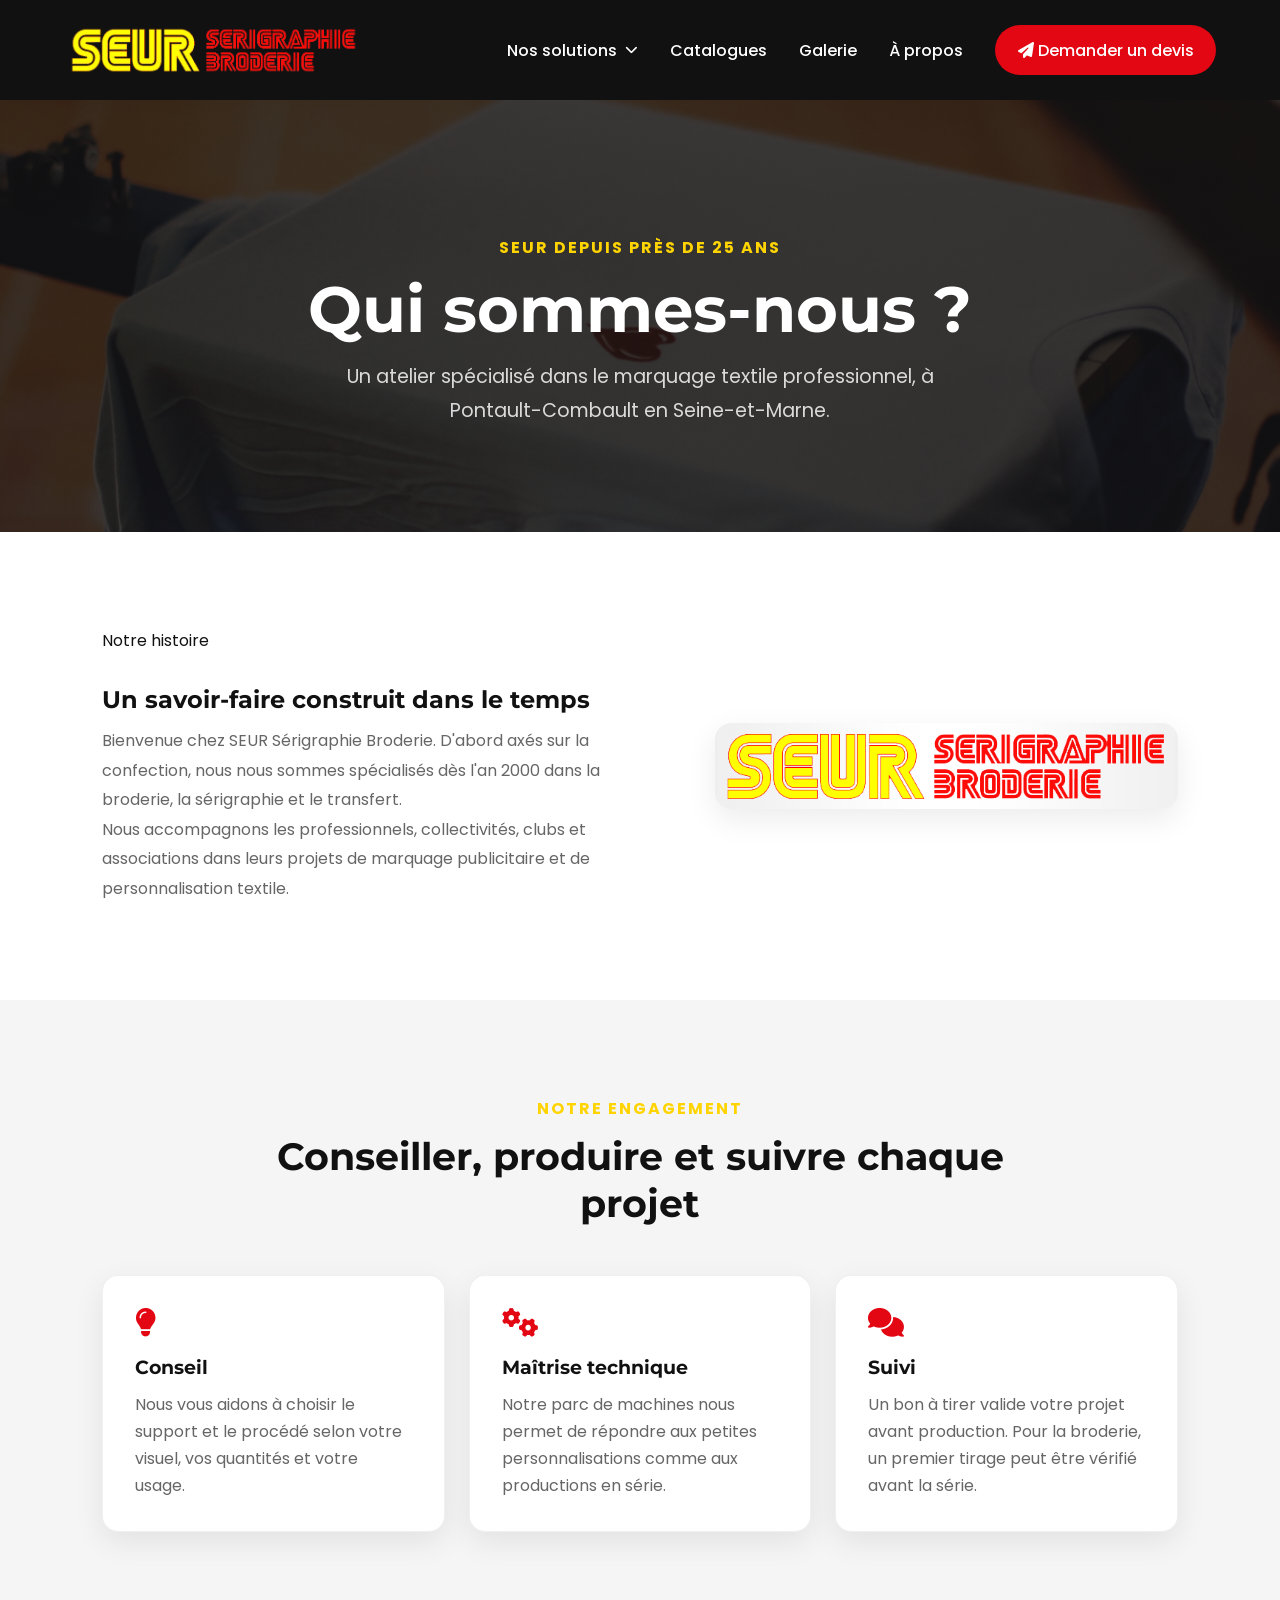
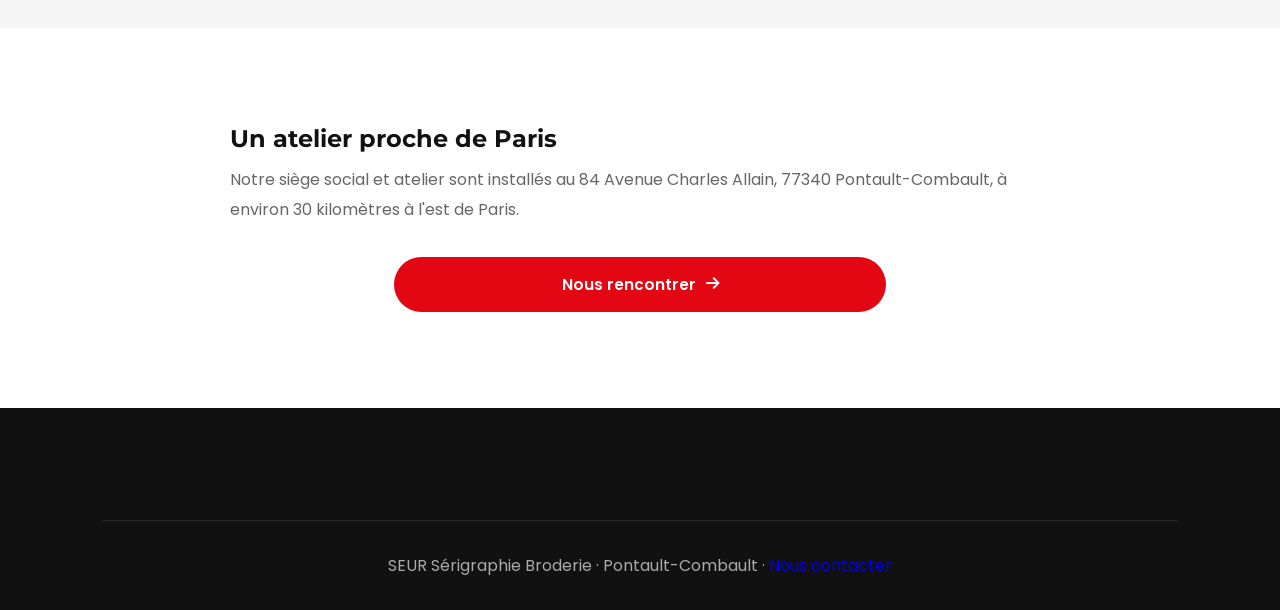
==== pages/a-propos.html @ 09fac853 "Ajout des autres pages" ====
<!doctype html>
<html lang="fr">
  <head>
    <meta charset="UTF-8" />
    <meta name="viewport" content="width=device-width, initial-scale=1.0" />
    <title>À propos | SEUR Sérigraphie Broderie</title>
    <link rel="stylesheet" href="../styles/style.css" />
    <link rel="stylesheet" href="../styles/global.css" />
    <link rel="stylesheet" href="../styles/keyframes.css" />
    <link rel="stylesheet" href="../styles/pages.css" />
    <link rel="preconnect" href="https://fonts.googleapis.com" />
    <link rel="preconnect" href="https://fonts.gstatic.com" crossorigin />
    <link
      href="https://fonts.googleapis.com/css2?family=Montserrat:wght@400;600;700;800&family=Poppins:wght@300;400;500;600&display=swap"
      rel="stylesheet"
    />
    <link
      rel="stylesheet"
      href="https://cdnjs.cloudflare.com/ajax/libs/font-awesome/6.7.2/css/all.min.css"
    />
  </head>
  <body>
    <header class="header">
      <div class="container-header">
        <a href="../index.html" class="logo-container"
          ><img
            src="../public/img/logo-seur-serigraphie-broderie-removebg.png"
            alt="SEUR Sérigraphie Broderie"
            class="logo"
        /></a>
        <div class="mobile-toggle"><span></span><span></span><span></span></div>
        <nav class="navbar">
          <div class="nav-item">
            <button class="dropdown-trigger">
              Nos solutions
              <span class="arrow"
                ><i class="fa-solid fa-chevron-down"></i
              ></span>
            </button>
            <div class="dropdown">
              <ul>
                <li><a href="broderie.html">Broderie textile</a></li>
                <li><a href="serigraphie.html">Sérigraphie textile</a></li>
                <li><a href="transfert.html">Transfert &amp; flocage</a></li>
              </ul>
            </div>
          </div>
          <a href="catalogues.html">Catalogues</a
          ><a href="galerie.html">Galerie</a><a href="a-propos.html">À propos</a
          >
          <!-- <a href="contact.html">Contact</a> -->
          <a href="contact.html" class="btn-header"
            ><i class="fa-solid fa-paper-plane"></i> Demander un devis</a
          >
        </nav>
      </div>
    </header>
    <main class="page-main">
      <section class="page-hero">
        <div class="page-hero-content">
          <span>SEUR depuis près de 25 ans</span>
          <h1>Qui sommes-nous ?</h1>
          <p>
            Un atelier spécialisé dans le marquage textile professionnel, à
            Pontault-Combault en Seine-et-Marne.
          </p>
        </div>
      </section>
      <section class="page-section">
        <div class="page-container page-media-grid">
          <div class="page-copy">
            <span>Notre histoire</span>
            <h2>Un savoir-faire construit dans le temps</h2>
            <p>
              Bienvenue chez SEUR Sérigraphie Broderie. D'abord axés sur la
              confection, nous nous sommes spécialisés dès l'an 2000 dans la
              broderie, la sérigraphie et le transfert.
            </p>
            <p>
              Nous accompagnons les professionnels, collectivités, clubs et
              associations dans leurs projets de marquage publicitaire et de
              personnalisation textile.
            </p>
          </div>
          <img
            src="../public/img/logo-seur-serigraphie-broderie.png"
            alt="Logo SEUR Sérigraphie Broderie"
          />
        </div>
      </section>
      <section class="page-section alt">
        <div class="page-container">
          <div class="page-intro">
            <span>Notre engagement</span>
            <h2>Conseiller, produire et suivre chaque projet</h2>
          </div>
          <div class="page-grid">
            <article class="page-card">
              <i class="fa-solid fa-lightbulb"></i>
              <h3>Conseil</h3>
              <p>
                Nous vous aidons à choisir le support et le procédé selon votre
                visuel, vos quantités et votre usage.
              </p>
            </article>
            <article class="page-card">
              <i class="fa-solid fa-gears"></i>
              <h3>Maîtrise technique</h3>
              <p>
                Notre parc de machines nous permet de répondre aux petites
                personnalisations comme aux productions en série.
              </p>
            </article>
            <article class="page-card">
              <i class="fa-solid fa-comments"></i>
              <h3>Suivi</h3>
              <p>
                Un bon à tirer valide votre projet avant production. Pour la
                broderie, un premier tirage peut être vérifié avant la série.
              </p>
            </article>
          </div>
        </div>
      </section>
      <section class="page-section">
        <div class="page-container page-copy">
          <h2>Un atelier proche de Paris</h2>
          <p>
            Notre siège social et atelier sont installés au 84 Avenue Charles
            Allain, 77340 Pontault-Combault, à environ 30 kilomètres à l'est de
            Paris.
          </p>
          <div class="page-actions">
            <a href="contact.html" class="btn-primary"
              >Nous rencontrer <i class="fa-solid fa-arrow-right"></i
            ></a>
          </div>
        </div>
      </section>
    </main>
    <footer>
      <div class="footer-bottom">
        SEUR Sérigraphie Broderie · Pontault-Combault ·
        <a href="contact.html">Nous contacter</a>
      </div>
    </footer>
    <script src="../js/main.js"></script>
  </body>
</html>
---- styles/style.css ----
/* =======================================
   RESET
======================================= */

body {
    font-family: 'Poppins', sans-serif;
    background: var(--white);
    color: var(--black);
    overflow-x: hidden;
}

img {
    max-width: 100%;
    display: block;
}

section {
    padding: 6rem 8%;
}

a {
    text-decoration: none;
}

/* =======================================
   TITRES
======================================= */

.section-title {
    text-align: center;
    margin-bottom: 4rem;
}

.section-title span {
    color: var(--red);
    font-weight: 600;
    text-transform: uppercase;
    letter-spacing: 2px;
}

.section-title h2 {
    margin-top: 1rem;
    font-family: 'Montserrat', sans-serif;
    font-size: clamp(2rem, 4vw, 3rem);
    font-weight: 800;
}



/* =======================================
   MENU BURGER
======================================= */
.mobile-toggle {

    display: none;
    flex-direction: column;
    justify-content:center;
    gap: 5px;

    width:35px;
    height:30px;

    cursor: pointer;
    z-index: 2000;
}

.mobile-toggle span {
    width:100%;
    height:3px;

    border-radius:999px;

    background:white;

}

.mobile-toggle.active span:nth-child(1) {

    transform:
        translateY(8px)
        rotate(45deg);
}

.mobile-toggle.active span:nth-child(2) {

    opacity: 0;
}

.mobile-toggle.active span:nth-child(3) {

    transform:
        translateY(-8px)
        rotate(-45deg);
}

@media (min-width:769px){

    .dropdown{

        position:absolute;

        top:120%;
        left:0;

        opacity:0;
        visibility:hidden;

        transform:translateY(15px);
    }

    .nav-item.open .dropdown{

        opacity:1;
        visibility:visible;

        transform:translateY(0);
    }

}


@media (max-width: 768px) {

    .mobile-toggle {
        display: flex;
        
    }

    .navbar {

        position: fixed;

        top: 90px;
        right: -100%;

        width: 100%;
        height: calc(100vh - 90px);

        background: #111;

        flex-direction: column;

        align-items: flex-start;

        padding: 2rem;

        gap: 1.5rem;

        transition: right .4s ease;
    }

    .navbar.active {

        right: 0;
    }

    .nav-item,
    .navbar > a {

        width: 100%;
    }

    .dropdown {

        position: static;

        max-height: 0;

        opacity: 1;
        visibility: visible;

        transform: none;

        overflow: hidden;

        box-shadow: none;

        background: rgba(255,255,255,.05);

        transition: max-height .4s ease;
    }

    .dropdown{

        max-height:0;

        overflow:hidden;

        transition:
            max-height .4s ease,
            padding .4s ease;
    }

    .nav-item.open .dropdown{

        max-height:400px;
    }

    .dropdown li a {

        color: white;
        padding-left: 2rem;
    }
}


/* =======================================
   HEADER
======================================= */

.header {
    position: fixed;
    top: 0;
    left: 50%;
    transform: translateX(-50%);
    
    width: 100%;
    height: 100px;

    padding: 0 5%;
    margin: 0 auto;
    /* border-radius: 2rem; */

    display: flex;
    justify-content: center;
    align-items: center;

    background: rgba(17,17,17,1);
    backdrop-filter: blur(12px);

    z-index: 1000;
}

.container-header {
    display: flex;
    width: 100%;
    justify-content: space-between;
}

.logo {
    width: 300px;
}

.navbar {
    display: flex;
    justify-content: center;
    align-items: center;
    gap: 2rem;
    z-index:1500;
}

.navbar > a,
.nav-item > a {
    color: white;
    font-weight: 500;
    transition: var(--transition);
}

.navbar > a:hover,
.nav-item > a:hover {
    color: var(--yellow);
}

.btn-header {
    background: var(--red);
    color: white !important;

    padding: .8rem 1.4rem;
    border-radius: 50px;

    transition: var(--transition);
}

.btn-header:hover {
    transform: translateY(-3px);
}

/* =======================================
   DROPDOWN
======================================= */

.nav-item {
    position: relative;
}

.dropdown {

    position: absolute;

    top: 120%;
    left: 0;

    min-width: 260px;

    background: white;

    border-radius: 12px;

    box-shadow:
        0 15px 40px rgba(0,0,0,.12);

    overflow: hidden;

    opacity: 0;
    visibility: hidden;

    transform: translateY(15px);

    transition:
        opacity .3s ease,
        transform .3s ease,
        visibility .3s ease;

    z-index: 1000;
}

.nav-item.open .dropdown {

    opacity: 1;
    visibility: visible;

    transform: translateY(0);
}

.dropdown ul {
    list-style: none;
}

.dropdown li a {

    display: block;

    padding: 1rem 1.25rem;

    color: #111;

    transition: .25s;
}

.dropdown li a:hover {

    background: #f5f5f5;
    color: var(--red);
}


    
    /* ==========================
    BOUTONS DROPDOWN
    ========================== */

.dropdown-trigger {

    background: transparent;
    position: relative;

    border: none;

    color: white;

    font-family: inherit;
    font-size: 1rem;
    font-weight: 500;

    cursor: pointer;

    display: flex;
    align-items: center;
    gap: .5rem;

    transition: .3s ease;
}

.dropdown-trigger:hover {

    color: var(--yellow);
}

.dropdown-trigger:focus {

    outline: none;
}

.dropdown-trigger::after {

    content: "";

    position: absolute;

    left: 0;
    bottom: -6px;

    width: 0;
    height: 2px;

    background: var(--yellow);

    transition: width .3s ease;
}

/* Flèche */

.arrow {

    font-size: .8rem;

    transition: transform .3s ease;
}

.nav-item.open .arrow {

    transform: rotate(180deg);
}

/* ==========================
   LIENS NAVBAR
========================== */

.navbar > a,
.dropdown-trigger {

    position: relative;

    color: white;

    font-weight: 500;

    transition: .3s ease;
}

/* Trait animé */

.navbar > a::after,
.dropdown-trigger::after {

    content: "";

    position: absolute;

    left: 0;
    bottom: -8px;

    width: 0;
    height: 2px;

    background: var(--yellow);

    transition: width .3s ease;
}

/* Hover */

.navbar > a:hover,
.dropdown-trigger:hover {

    color: var(--yellow);
}

/* Ouverture dropdown */

.nav-item.open .dropdown-trigger {

    color: var(--yellow);
}

/* Animation du trait */

.navbar > a:hover::after,
.dropdown-trigger:hover::after,
.nav-item.open .dropdown-trigger::after {

    width: 100%;
}

/* =======================================
   HERO
======================================= */

.hero {
    position: relative;

    min-height: 110vh;

    display: flex;
    align-items: center;

    overflow: hidden;

    color: white;

    padding-top: 120px;
}

.hero-video {

    position: absolute;

    top: 0;
    left: 0;

    width: 100%;
    height: 100%;

    object-fit: cover;

    z-index: 0;

    animation: heroZoom 20s linear infinite alternate;
}

.hero-overlay {

    position: absolute;

    inset: 0;

    background:
        linear-gradient(
            rgba(0,0,0,.75),
            rgba(0,0,0,.75)
        );

    /* z-index: 1; */
}

.hero-content {
    position: relative;
    max-width: 750px;
    z-index: 2;
    animation: heroContentReveal .9s ease-out both;
}

.hero-subtitle {
    color: var(--yellow);
    font-size: clamp(.8rem, 1.2vw, 1rem);
    font-weight: 600;
    letter-spacing: 2px;
}

.hero h1 {
    font-family: 'Montserrat', sans-serif;
    font-size: clamp(2.35rem, 5.5vw, 5.25rem);
    font-weight: 800;

    line-height: 1.1;

    margin: 1rem 0;
}

.hero h1 span {
    display: block;
    color: var(--red);
    font-size: 60%;
}

.hero p {
    font-size: clamp(1rem, 1.5vw, 1.2rem);
    line-height: 1.8;

    max-width: 650px;
}

.hero-buttons {
    display: flex;
    gap: 1rem;
    margin-top: 2rem;
}

.btn-primary,
.btn-secondary {

    display: inline-flex;
    align-items: center;
    justify-content: center;
    gap: 10px; 

    padding: 1rem 3rem;
    width: 60%;

    font-size: clamp(.9rem, 1.2vw, 1rem);

    border-radius: 50px;

    font-weight: 600;

    transition: var(--transition);
}

.btn-primary {
    background: var(--red);
    color: white;
}

.btn-secondary {
    border: 2px solid white;
    color: white;
}

.btn-primary:hover,
.btn-secondary:hover {
    transform: translateY(-4px);
}

/* =======================================
   STATS
======================================= */

.stats {
    background: var(--gray);

    display: flex;
    justify-content: center;
    gap: 5rem;

    text-align: center;
}

.stat h3 {
    font-size: clamp(2rem, 4vw, 3rem);
    color: var(--red);
    font-family: 'Montserrat', sans-serif;
}

.stat p {
    color: var(--gray-dark);
}




/* =======================================
   ABOUT
======================================= */

.about-grid{

    display:grid;
    grid-template-columns: 1fr 1fr;
    /* justify-content: space-between; */
    align-items:center;
    margin: auto;
    gap: 6rem;
    width: 100%;
    padding: 5rem 12rem;
}

/* ==========================
   VISUEL
========================== */

.about-visual{

    position:relative;

    display:flex;
    justify-content:center;
    align-items:center;
}

.about-logo-card{

    width:100%;

    max-width:550px;

    background:white;

    border-radius:32px;

    padding:4rem;

    display:flex;
    justify-content:center;
    align-items:center;

    border:1px solid rgba(0,0,0,.06);

    box-shadow:
        0 20px 60px rgba(0,0,0,.08);

    padding-bottom:6rem;
}

.about-logo-card img{

    width:100%;
    max-width:400px;

    object-fit:contain;
}

.about-experience{

    position:absolute;

    left:60%;
    bottom:-40px;

    transform:translateX(60%);

    width:160px;
    height:160px;

    border-radius:24px;

    background:var(--red);

    color:white;

    display:flex;
    flex-direction:column;
    justify-content:center;
    align-items:center;

    text-align:center;

    box-shadow:
        0 20px 40px rgba(179,0,0,.25);
}

.about-experience strong{

    font-size:clamp(2rem, 4vw, 3rem);

    line-height:1;

    font-family:'Montserrat',sans-serif;
    font-weight:800;
}

.about-experience span{

    margin-top:.5rem;

    font-size:.95rem;

    max-width:100px;

    line-height:1.3;
}

/* ==========================
   CONTENU
========================== */

.about-content{

    display:flex;
    flex-direction:column;
}

.about-label{

    width:fit-content;

    padding:.75rem 1.4rem;

    border-radius:999px;

    background:rgba(179,0,0,.08);

    color:var(--red);

    font-size:.75rem;

    font-weight:700;

    letter-spacing:2px;

    margin-bottom:1.5rem;
}

.about-content h3{

    font-family:'Montserrat',sans-serif;

    font-size:clamp(1.2rem, 2vw, 3.2rem);

    font-weight:800;

    line-height:1.15;

    color:#111;

    margin-bottom:1.5rem;
}

.about-content > p{

    font-size:clamp(.95rem, 1.3vw, 1.05rem);

    line-height:1.9;

    color:#666;

    margin-bottom:2.5rem;

    max-width:700px;
}

/* ==========================
   FEATURES
========================== */

.about-features{

    display:grid;

    grid-template-columns:repeat(2,1fr);

    gap:1rem;
}

.feature-card{

    display:flex;

    align-items:flex-start;

    gap:1rem;

    padding:1.4rem;

    background:white;

    border-radius:18px;

    border:1px solid rgba(0,0,0,.06);

    transition:.3s ease;
}

.feature-card:hover{

    transform:translateY(-6px);

    box-shadow:
        0 15px 35px rgba(0,0,0,.08);
}

.feature-card i{

    width:52px;
    height:52px;

    flex-shrink:0;

    display:flex;
    align-items:center;
    justify-content:center;

    border-radius:14px;

    background:rgba(179,0,0,.08);

    color:var(--red);

    font-size:1.2rem;
    animation: floatIcon 3s ease-in-out infinite;
}

.feature-card h4{

    margin-bottom:.4rem;

    color:#111;

    font-size:clamp(1.05rem, 1.8vw, 1.4rem);

    font-weight:700;
}

.feature-card p{

    margin:0;

    color:#666;

    font-size:.95rem;

    line-height:1.6;
}

/* ==========================
   RESPONSIVE
========================== */

@media (max-width:1100px){

    .about-grid{

        grid-template-columns:1fr;

        gap:5rem;
    }

    .about-content{

        text-align:center;
    }

    .about-label{

        margin-inline:auto;
    }

    .about-content > p{

        margin-left:auto;
        margin-right:auto;
    }

    .about-features{

        max-width:800px;

        margin:auto;
    }
}

@media (max-width:768px){

    .about-logo-card{

        padding:2.5rem;
        padding-bottom:5rem;
    }

    .about-logo-card img{

        max-width:260px;
    }

    .about-experience{

        width:120px;
        height:120px;

        bottom:-25px;
    }

    .about-experience strong{

        font-size:clamp(1.8rem, 7vw, 2.2rem);
    }

    .about-experience span{

        font-size:.8rem;
    }

    .about-features{
        max-width: 1400px;
        grid-template-columns:1fr;
    }
}







/* =======================================
   SERVICES
======================================= */

.services {
    background: var(--gray);
}

.services-grid {

    display: grid;
    grid-template-columns: repeat(3,1fr);
    gap: 2rem;
}

.service-card {

    background: white;

    border-radius: var(--radius);

    overflow: hidden;

    box-shadow: var(--shadow);

    transition: var(--transition);
}

.service-card:hover {
    transform: translateY(-10px);
}

.service-image {
    height: 250px;

    background:
        linear-gradient(
            135deg,
            var(--yellow),
            var(--red)
        );
}

.service-card h3 {
    padding: 1.5rem 1.5rem .5rem;
}

.service-card p {
    padding: 0 1.5rem 1.5rem;
    line-height: 1.7;
}

/* =======================================
   PORTFOLIO
======================================= */

.gallery {

    display: grid;
    grid-template-columns: repeat(3,1fr);
    gap: 1rem;
}

.gallery-item {

    height: 320px;

    background:
        linear-gradient(
            135deg,
            #ddd,
            #bbb
        );

    border-radius: var(--radius);

    transition: var(--transition);
}

.gallery-item:hover {
    transform: scale(1.03);
}

/* =======================================
   CATALOGUES
======================================= */

.catalogues {
    background: var(--gray);
}

.catalogue-grid {

    display: grid;
    grid-template-columns: repeat(3,1fr);
    gap: 2rem;
}

.catalogue-card {

    background: white;

    padding: 2rem;

    border-radius: var(--radius);

    text-align: center;

    box-shadow: var(--shadow);

    transition: var(--transition);
}

.catalogue-card:hover {
    transform: translateY(-8px);
}

.catalogue-card h3 {
    margin-bottom: 1rem;
}

.catalogue-card p {
    margin-bottom: 1.5rem;
}

.catalogue-card a {
    color: var(--red);
    font-weight: 600;
}

/* =======================================
   PROCESS
======================================= */

.timeline {

    display: flex;
    justify-content: center;
    flex-wrap: wrap;

    gap: 2rem;
}

.step {

    background: white;

    padding: 1.5rem 2rem;

    border-radius: 50px;

    box-shadow: var(--shadow);

    font-weight: 600;
}

/* =======================================
   CONTACT
======================================= */

.contact {
    background: var(--gray);
}

.contact-container {

    display: grid;
    grid-template-columns: 1fr 1.3fr;
    gap: 3rem;
}

.contact-info {

    background: white;

    padding: 2rem;

    border-radius: var(--radius);

    box-shadow: var(--shadow);
}

.contact-info h3 {
    margin-bottom: 1.5rem;
}

.contact-info p {
    margin-bottom: 1rem;
}

.contact-form {

    background: white;

    padding: 2rem;

    border-radius: var(--radius);

    box-shadow: var(--shadow);

    display: flex;
    flex-direction: column;
    gap: 1rem;
}

.contact-form input,
.contact-form textarea {

    padding: 1rem;
    width: 100%;

    border: 1px solid #ddd;

    border-radius: 10px;

    font-family: inherit;
}

.contact-form textarea {
    min-height: 180px;
    resize: vertical;
}

.contact-form button {

    background: var(--red);

    color: white;

    border: none;

    padding: 1rem;

    border-radius: 10px;

    cursor: pointer;

    font-weight: 600;

    transition: var(--transition);
}

.contact-form button:hover {
    transform: translateY(-3px);
}

/* =======================================
   FOOTER
======================================= */

footer {

    background: var(--black);

    color: white;

    padding: 4rem 8% 2rem;
}

.footer-content {

    display: grid;
    grid-template-columns: repeat(3,1fr);

    gap: 3rem;
}

.footer-content h3,
.footer-content h4 {
    margin-bottom: 1rem;
}

.footer-content p {
    margin-bottom: .5rem;
    color: #ccc;
}

.footer-bottom {

    margin-top: 3rem;
    padding-top: 2rem;

    border-top: 1px solid rgba(255,255,255,.1);

    text-align: center;

    color: #aaa;
}

/* =======================================
   RESPONSIVE
======================================= */

@media (max-width: 1100px) {

    .services-grid,
    .catalogue-grid,
    .gallery {
        grid-template-columns: repeat(2,1fr);
    }

    .about-content,
    .contact-container {
        grid-template-columns: 1fr;
    }
}

@media (max-width: 768px) {
     .mobile-toggle{
        display:flex;
    }

    .navbar{

        display:flex;

        position:fixed;

        top:110px;
        left:0;

        width:100%;

        background:#111;

        flex-direction:column;

        align-items:flex-start;

        padding:2rem;

        gap:1.5rem;

        transform:translateX(100%);

        transition:.4s ease;

        height:calc(100vh - 110px);

        overflow-y:auto;
    }

    .navbar.active{

        transform:translateX(0);
    }

    .hero-buttons {
        flex-direction: column;
    }

    .stats {
        flex-direction: column;
        gap: 2rem;
    }

    .services-grid,
    .catalogue-grid,
    .gallery,
    .footer-content {
        grid-template-columns: 1fr;
    }

    section {
        padding: 4rem 5%;
    }

}

/* =======================================
   HERO COMPLEMENTS
======================================= */

.hero-badge{
    display:inline-flex;
    align-items:center;
    gap:.75rem;

    padding:.8rem 1.2rem;

    background:rgba(255,255,255,.1);
    backdrop-filter:blur(10px);

    border:1px solid rgba(255,255,255,.15);
    border-radius:999px;

    margin-bottom:1.5rem;

    font-weight:600;
}

.hero-badge i{
    color:var(--yellow);
}

.hero-title-yellow{
    display:block;
    color:var(--yellow) !important; 
}

.hero-title-red{
    display:block;
    color:var(--red);
}

/* En dessous de tous les composants du hero section (en bas des boutons)
.hero-stats { 
    justify-content: right;
    align-items: center;
    position: absolute;
    display:flex;
    gap:2rem;

    margin-top:3rem;
} */


.hero-stats{
    justify-content: right;
    align-items: end;
    position: relative;
    display:flex;
    flex-direction: column;
    gap:2rem;
    width: 100%;

    margin-top:3rem;
}

.hero-stat{
    border-left:2px solid rgba(255,255,255,.2);
    padding-left:1rem;
}

.hero-stat h3{
    font-size:clamp(2.5rem, 6vw, 5rem);
    color:var(--yellow);
    margin-bottom:.25rem;
}

.hero-stat span{
    color:rgba(255,255,255,.8);
    font-size:clamp(.75rem, 1.2vw, .9rem);
}

/* =======================================
   TRUST BAR
======================================= */

.trust-bar{
    display:flex;
    justify-content:center;
    flex-wrap:wrap;
    gap:2rem;

    background:#111;
    color:white;

    padding:1.5rem 3%;
}

.trust-item{
    display:flex;
    align-items:center;
    gap:.75rem;

    font-weight:500;
}

.trust-item i{
    color:var(--yellow);
}

/* =======================================
   STATS SECTION
======================================= */

.stats-section{
    background:#111;
    color:white;
}

.stats-section .section-title p{
    max-width:700px;
    margin:auto;
    color:#bbb;
}

.stats-grid{
    display:grid;
    grid-template-columns:repeat(4,1fr);
    gap:2rem;
}

.stat-card{
    text-align:center;

    background:rgba(255,255,255,.05);

    padding:2rem;

    border-radius:var(--radius);

    border:1px solid rgba(255,255,255,.08);
}

.stat-icon{
    width:70px;
    height:70px;

    margin:auto auto 1rem;

    display:flex;
    align-items:center;
    justify-content:center;

    border-radius:50%;

    background:rgba(255,255,255,.08);
}

.stat-icon i{
    color:var(--yellow);
    font-size:1.6rem;
}

.stat-card h3{
    font-size:clamp(2rem, 3.5vw, 2.5rem);
    color:var(--yellow);
}

/* =======================================
   SERVICES V2
======================================= */

.service-top{
    display:flex;
    justify-content:space-between;
    align-items:center;

    padding:1.5rem 1.5rem 0;
}

.service-icon{
    width:70px;
    height:70px;

    border-radius:50%;

    background:linear-gradient(
        135deg,
        var(--yellow),
        var(--red)
    );

    display:flex;
    justify-content:center;
    align-items:center;

    color:white;
    font-size:1.5rem;
}

.service-number{
    font-size:clamp(1.5rem, 2.5vw, 2rem);
    font-weight:800;
    color:#ddd;
}

.service-card ul{
    list-style:none;
    padding:0 1.5rem;
    margin-bottom:1.5rem;
}

.service-card ul li{
    margin-bottom:.6rem;
}

.service-link{
    display:inline-flex;
    gap:.5rem;

    margin:0 1.5rem 1.5rem;

    color:var(--red);
    font-weight:600;
}

/* =======================================
   PORTFOLIO
======================================= */

.portfolio-grid{
    display:grid;

    grid-template-columns:repeat(3,1fr);
    grid-auto-rows:300px;

    gap:1rem;
}

.portfolio-item{
    position:relative;
    overflow:hidden;

    border-radius:var(--radius);
}

.portfolio-item.large{
    grid-column:span 2;
    grid-row:span 2;
}

.portfolio-item img{
    width:100%;
    height:100%;
    object-fit:cover;

    transition:.5s ease;
}

.portfolio-item:hover img{
    transform:scale(1.08);
}

.portfolio-overlay{
    position:absolute;
    inset:0;

    display:flex;
    flex-direction:column;
    justify-content:flex-end;

    padding:2rem;

    color:white;

    background:linear-gradient(
        transparent,
        rgba(0,0,0,.85)
    );
}

/* =======================================
   CTA
======================================= */

.cta-section{
    /* background:
        linear-gradient(
            135deg,
            var(--red),
            #9b0b0b
        ); */

    /* background:
        linear-gradient(
            135deg,
            var(--black),
            var(--dark)
        ); */

    /* background-color: #111; */
    background:
        linear-gradient(
            rgba(0,0,0,.75),
            rgba(0,0,0,.75)
        ),
        url("../public/img/marquage-textile.jpg");

    background-repeat: no-repeat;
    background-size: cover;
    background-attachment: fixed;

    color:white;
    text-align:center;
}

.cta-content{
    max-width:800px;
    margin:auto;
}

.cta-content span{
    color:var(--yellow);
    font-weight:600;
}

.cta-content h2{
    margin:1rem 0;
    font-size:clamp(2rem,5vw,3.5rem);
}

.cta-content p{
    margin-bottom:2rem;
}

/* =======================================
   CATALOGUES
======================================= */

.catalogue-icon{
    width:80px;
    height:80px;

    margin:auto auto 1rem;

    border-radius:50%;

    background:rgba(194,0,0,.08);

    display:flex;
    align-items:center;
    justify-content:center;
}

.catalogue-icon i{
    color:var(--red);
    font-size:clamp(1.4rem, 2.5vw, 1.8rem);
}

/* =======================================
   PROCESS
======================================= */

.process {
    background-color: #111; 
    color: #fff;
}
.process-grid{
    display:grid;
    grid-template-columns:repeat(5,1fr);
    gap:1.5rem;
    color: black;
}

.process-step{
    position:relative;

    text-align:center;

    padding:2rem;

    background:white;

    border-radius:var(--radius);

    /* box-shadow:var(--shadow); */
        
    box-shadow: 0 10px 30px rgba(255, 255, 255, .2);
}

.step-number{
    display:inline-flex;

    width:60px;
    height:60px;

    border-radius:50%;

    align-items:center;
    justify-content:center;

    background:var(--red);
    color:white;

    font-weight:700;

    margin-bottom:1rem;
}

/* =======================================
   CONTACT
======================================= */

.contact-card{
    display:flex;
    gap:1rem;

    margin-bottom:2rem;
}

.contact-card i{
    font-size:1.4rem;
    color:var(--red);
    margin-top:.3rem;
}

.form-row{
    display:grid;
    grid-template-columns:1fr 1fr;
    gap:1rem;
}

.required {
    color: #e53935;
    font-weight: 700;
}

.required-note {
    margin-top: 10px;
    font-size: 0.9rem;
}

.form-group label {
    display: block;
    margin-bottom: 6px;
    font-weight: 600;
}


/* =======================================
   FOOTER
======================================= */

.footer-grid{
    display:grid;
    grid-template-columns:2fr 1fr 1fr 1fr;
    gap:3rem;
}

.footer-logo{
    display:flex;
    flex-direction:column;
    margin-bottom:1rem;
}

.footer-column{
    display:flex;
    flex-direction:column;
}

.footer-column a{
    color:#ccc;
    margin-bottom:.75rem;
    transition:.3s;
}

.footer-column a:hover{
    color:white;
}

.socials{
    display:flex;
    gap:1rem;
}

.socials a{
    width:45px;
    height:45px;

    border-radius:50%;

    background:rgba(255,255,255,.08);

    display:flex;
    align-items:center;
    justify-content:center;

    color:white;

    transition:.3s;
}

.socials a:hover{
    background:var(--red);
}

/* =======================================
   RESPONSIVE COMPLEMENTS
======================================= */

@media (max-width:1100px){

    .stats-grid{
        grid-template-columns:repeat(2,1fr);
    }

    .process-grid{
        grid-template-columns:repeat(2,1fr);
    }

    .portfolio-grid{
        grid-template-columns:repeat(2,1fr);
    }

    .footer-grid{
        grid-template-columns:repeat(2,1fr);
    }
}

@media (max-width:768px){

    .about-grid {
        padding: 5rem; 
        gap: 1rem;
    }

    .about-grid,
    .stats-grid,
    .process-grid,
    .portfolio-grid,
    .footer-grid,
    .form-row{
        grid-template-columns:1fr;
    }

    .portfolio-item.large{
        grid-column:auto;
        grid-row:auto;
    }

    .hero-stats{
        flex-direction:column;
        gap:1rem;
    }

    .trust-bar{
        justify-content:flex-start;
    }
}

/* =======================================
   ANIMATIONS AU DEFILEMENT
======================================= */

.reveal-on-scroll {
    opacity: 0;
    transform: translateY(36px);
}

.reveal-on-scroll.show {
    animation: sectionReveal .75s ease-out both;
}

.reveal-on-scroll.reveal-from-left.show {
    animation-name: sectionRevealLeft;
}

.reveal-on-scroll.reveal-from-right.show {
    animation-name: sectionRevealRight;
}

.reveal-child {
    opacity: 0;
    transform: translateY(24px);
}

.reveal-child.show {
    animation: sectionReveal .6s ease-out both;
    animation-delay: var(--reveal-delay, 0ms);
}

.service-card,
.catalogue-card,
.stat-card,
.process-step,
.contact-info,
.contact-form,
.portfolio-item {
    transition: transform .4s ease, box-shadow .4s ease;
}

.service-card:hover,
.catalogue-card:hover,
.stat-card:hover,
.process-step:hover,
.contact-info:hover,
.contact-form:hover,
.portfolio-item:hover {
    transform: translateY(-8px);
    box-shadow: 0 18px 40px rgba(0, 0, 0, .13);
}

.catalogue-icon,
.service-icon,
.stat-icon {
    transition: transform .4s ease;
}

.catalogue-card:hover .catalogue-icon,
.service-card:hover .service-icon,
.stat-card:hover .stat-icon {
    transform: rotate(-6deg) scale(1.08);
}

.portfolio-item:hover {
    transform: translateY(-6px);
    box-shadow: 0 18px 35px rgba(0, 0, 0, .2);
}

.socials a {
    transition: transform .3s ease, background .3s ease;
}

.socials a:hover {
    transform: translateY(-5px) rotate(8deg);
}

@media (prefers-reduced-motion: reduce) {

    *,
    *::before,
    *::after {
        animation-duration: .01ms !important;
        animation-iteration-count: 1 !important;
        scroll-behavior: auto !important;
        transition-duration: .01ms !important;
    }
}
---- styles/global.css ----
:root {
    --yellow: #FFD400;
    --red: #E30613;

    --black: #111111;
    --dark: #1A1A1A;

    --white: #FFFFFF;
    --gray: #F5F5F5;
    --gray-dark: #777777;

    --shadow:
        0 10px 30px rgba(0, 0, 0, .08);

    --radius: 16px;

    --transition: .3s ease;
}

* {
    padding: 0;
    margin: 0;
    box-sizing: border-box;
}

html {
    scroll-behavior: smooth;
}
---- styles/keyframes.css ----
@keyframes heroZoom {

    from {
        transform: scale(1);
    }

    to {
        transform: scale(1.2);
    }
}

@keyframes sectionReveal {

    from {
        opacity: 0;
        transform: translateY(36px);
    }

    to {
        opacity: 1;
        transform: translateY(0);
    }
}

@keyframes sectionRevealLeft {

    from {
        opacity: 0;
        transform: translateX(-48px);
    }

    to {
        opacity: 1;
        transform: translateX(0);
    }
}

@keyframes sectionRevealRight {

    from {
        opacity: 0;
        transform: translateX(48px);
    }

    to {
        opacity: 1;
        transform: translateX(0);
    }
}

@keyframes heroContentReveal {

    from {
        opacity: 0;
        transform: translateY(24px);
    }

    to {
        opacity: 1;
        transform: translateY(0);
    }
}

@keyframes floatIcon {

    0%,
    100% {
        transform: translateY(0);
    }

    50% {
        transform: translateY(-7px);
    }
}
---- styles/pages.css ----
/* =======================================
   PAGES INTERNES
======================================= */

.page-main {
    padding-top: 100px;
}

.page-hero {
    min-height: 48vh;
    display: grid;
    place-items: center;
    padding: 7rem 8% 5rem;
    color: white;
    text-align: center;
    background:
        linear-gradient(rgba(17, 17, 17, .78), rgba(17, 17, 17, .78)),
        url("../public/img/marquage-textile.jpg") center / cover;
}

.page-hero-content {
    max-width: 850px;
}

.page-hero span,
.page-intro span {
    color: var(--yellow);
    font-weight: 700;
    letter-spacing: 2px;
    text-transform: uppercase;
}

.page-hero h1 {
    margin: 1rem 0;
    font-family: 'Montserrat', sans-serif;
    font-size: clamp(2.25rem, 5vw, 4.8rem);
    line-height: 1.05;
}

.page-hero p {
    max-width: 680px;
    margin: auto;
    color: rgba(255, 255, 255, .82);
    font-size: clamp(1rem, 1.5vw, 1.2rem);
    line-height: 1.8;
}

.page-section {
    padding: 6rem 8%;
}

.page-section.alt {
    background: var(--gray);
}

.page-container {
    width: min(1120px, 100%);
    margin: auto;
}

.page-intro {
    max-width: 760px;
    margin: 0 auto 3rem;
    text-align: center;
}

.page-intro h2 {
    margin: .75rem 0 1rem;
    font-family: 'Montserrat', sans-serif;
    font-size: clamp(1.8rem, 3vw, 2.8rem);
}

.page-intro p,
.page-copy p {
    color: #666;
    line-height: 1.85;
}

.page-copy {
    max-width: 820px;
    margin: auto;
}

.page-copy h2,
.page-copy h3 {
    margin: 2rem 0 .75rem;
    font-family: 'Montserrat', sans-serif;
}

.page-copy h2:first-child,
.page-copy h3:first-child {
    margin-top: 0;
}

.page-copy ul,
.page-copy ol {
    display: grid;
    gap: .7rem;
    margin: 1rem 0 1.5rem 1.25rem;
    color: #555;
    line-height: 1.7;
}

.page-copy strong {
    color: var(--black);
}

.page-grid {
    display: grid;
    grid-template-columns: repeat(3, 1fr);
    gap: 1.5rem;
}

.page-card {
    padding: 2rem;
    background: white;
    border: 1px solid rgba(0, 0, 0, .06);
    border-radius: var(--radius);
    box-shadow: var(--shadow);
}

.page-card h3 {
    margin: 1rem 0 .75rem;
    font-family: 'Montserrat', sans-serif;
}

.page-card p {
    color: #666;
    line-height: 1.7;
}

.page-card i {
    color: var(--red);
    font-size: 1.8rem;
}

.page-media-grid {
    display: grid;
    grid-template-columns: 1.1fr .9fr;
    gap: 3rem;
    align-items: center;
}

.page-media-grid img {
    width: 100%;
    max-height: 500px;
    object-fit: cover;
    border-radius: var(--radius);
    box-shadow: var(--shadow);
}

.page-actions {
    display: flex;
    flex-wrap: wrap;
    justify-content: center;
    gap: 1rem;
    margin-top: 2rem;
}

.page-contact-grid {
    display: grid;
    grid-template-columns: .85fr 1.15fr;
    gap: 2rem;
    align-items: start;
}

.page-contact-list {
    display: grid;
    gap: 1rem;
}

.page-contact-item {
    display: flex;
    gap: 1rem;
    align-items: flex-start;
    padding: 1.25rem;
    background: white;
    border-radius: var(--radius);
    box-shadow: var(--shadow);
}

.page-contact-item i {
    width: 2rem;
    color: var(--red);
    font-size: 1.25rem;
    text-align: center;
}

.page-contact-item h3 {
    margin-bottom: .3rem;
    font-family: 'Montserrat', sans-serif;
    font-size: 1rem;
}

.page-contact-item p,
.page-contact-item a {
    color: #666;
    line-height: 1.6;
}

.page-contact-item a:hover {
    color: var(--red);
}

.gallery-grid {
    display: grid;
    grid-template-columns: repeat(3, 1fr);
    gap: 1rem;
}

.gallery-card {
    position: relative;
    min-height: 280px;
    overflow: hidden;
    border-radius: var(--radius);
    background: var(--black);
}

.gallery-card.large {
    grid-column: span 2;
    grid-row: span 2;
}

.gallery-card img {
    width: 100%;
    height: 100%;
    min-height: 280px;
    object-fit: cover;
    transition: transform .5s ease;
}

.gallery-card:hover img {
    transform: scale(1.07);
}

.gallery-card figcaption {
    position: absolute;
    right: 0;
    bottom: 0;
    left: 0;
    padding: 2rem 1.25rem 1.25rem;
    color: white;
    background: linear-gradient(transparent, rgba(0, 0, 0, .85));
    font-weight: 600;
}

.page-footer-link {
    display: inline-flex;
    margin-top: 1rem;
    color: var(--red);
    font-weight: 600;
}

@media (max-width: 768px) {

    .page-main {
        padding-top: 90px;
    }

    .page-section {
        padding: 4rem 5%;
    }

    .page-grid,
    .page-media-grid,
    .page-contact-grid,
    .gallery-grid {
        grid-template-columns: 1fr;
    }

    .gallery-card.large {
        grid-column: auto;
        grid-row: auto;
    }

    .page-hero {
        min-height: 42vh;
        padding: 5rem 5% 4rem;
    }
}
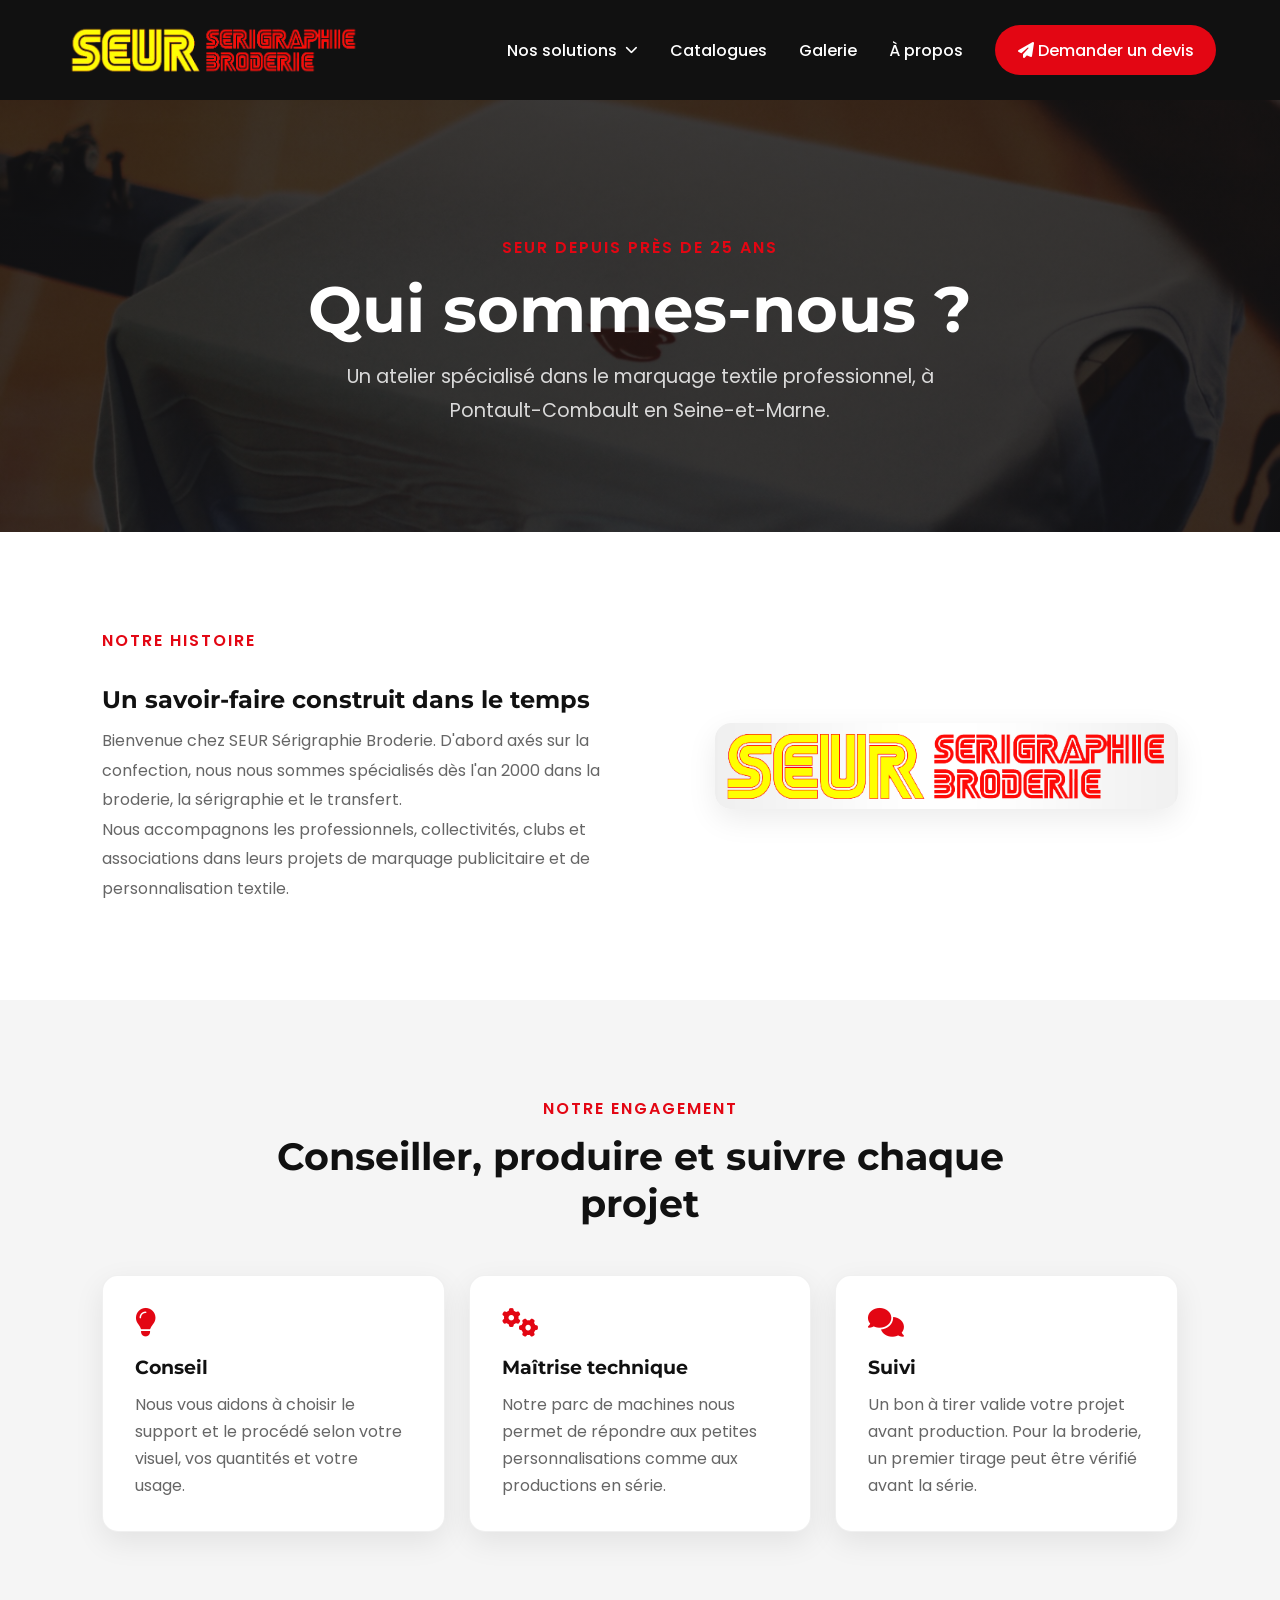
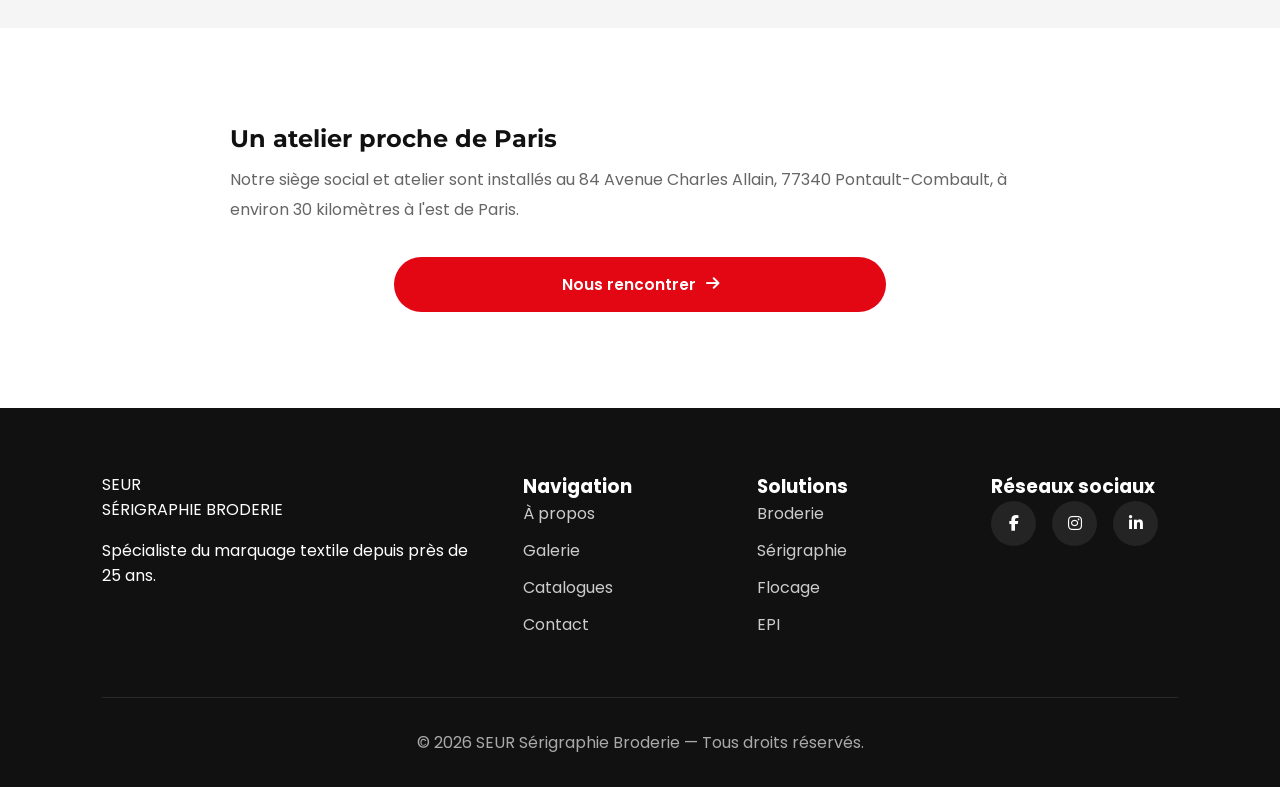
==== commit 5480ae38: "Ajout des cartes interactives Google Maps" ====
--- a/pages/a-propos.html
+++ b/pages/a-propos.html
@@ -138,11 +138,136 @@
         </div>
       </section>
     </main>
+    <!-- ===================================== -->
+    <!-- FOOTER -->
+    <!-- ===================================== -->
+
     <footer>
-      <div class="footer-bottom">
-        SEUR Sérigraphie Broderie · Pontault-Combault ·
-        <a href="contact.html">Nous contacter</a>
-      </div>
+
+        <div class="container">
+
+            <div class="footer-grid">
+
+                <!-- LOGO -->
+
+                <div class="footer-column">
+
+                    <div class="footer-logo">
+
+                        <span class="logo-seur">
+                            SEUR
+                        </span>
+
+                        <span class="logo-sub">
+                            SÉRIGRAPHIE BRODERIE
+                        </span>
+
+                    </div>
+
+                    <p>
+
+                        Spécialiste du marquage textile
+                        depuis près de 25 ans.
+
+                    </p>
+
+                </div>
+
+                <!-- LIENS -->
+
+                <div class="footer-column">
+
+                    <h3>
+                        Navigation
+                    </h3>
+
+                    <a href="pages/a-propos.html">
+                        À propos
+                    </a>
+
+                    <a href="pages/galerie.html">
+                        Galerie
+                    </a>
+
+                    <a href="pages/catalogues.html">
+                        Catalogues
+                    </a>
+
+                    <a href="pages/contact.html">
+                        Contact
+                    </a>
+
+                </div>
+
+                <!-- SERVICES -->
+
+                <div class="footer-column">
+
+                    <h3>
+                        Solutions
+                    </h3>
+
+                    <a href="pages/broderie.html">
+                        Broderie
+                    </a>
+
+                    <a href="pages/serigraphie.html">
+                        Sérigraphie
+                    </a>
+
+                    <a href="pages/transfert.html">
+                        Flocage
+                    </a>
+
+                    <a href="pages/catalogues.html">
+                        EPI
+                    </a>
+
+                </div>
+
+                <!-- RESEAUX -->
+
+                <div class="footer-column">
+
+                    <h3>
+                        Réseaux sociaux
+                    </h3>
+
+                    <div class="socials">
+
+                        <a href="https://www.facebook.com/SeurSerigraphieBroderie77" target="_blank" rel="noopener">
+
+                            <i class="fab fa-facebook-f"></i>
+
+                        </a>
+
+                        <a href="https://www.instagram.com/seurserigraphiebroderie/" target="_blank" rel="noopener">
+
+                            <i class="fab fa-instagram"></i>
+
+                        </a>
+
+                        <a href="https://www.linkedin.com/company/seur-serigraphie-broderie/" target="_blank" rel="noopener">
+
+                            <i class="fab fa-linkedin-in"></i>
+
+                        </a>
+
+                    </div>
+
+                </div>
+
+            </div>
+
+            <div class="footer-bottom">
+
+                © 2026 SEUR Sérigraphie Broderie —
+                Tous droits réservés.
+
+            </div>
+
+        </div>
+
     </footer>
     <script src="../js/main.js"></script>
   </body>
--- a/styles/pages.css
+++ b/styles/pages.css
@@ -23,9 +23,10 @@
 }
 
 .page-hero span,
-.page-intro span {
-    color: var(--yellow);
-    font-weight: 700;
+.page-intro span,
+.page-copy span {
+    color: var(--red);
+    font-weight: 600;
     letter-spacing: 2px;
     text-transform: uppercase;
 }
